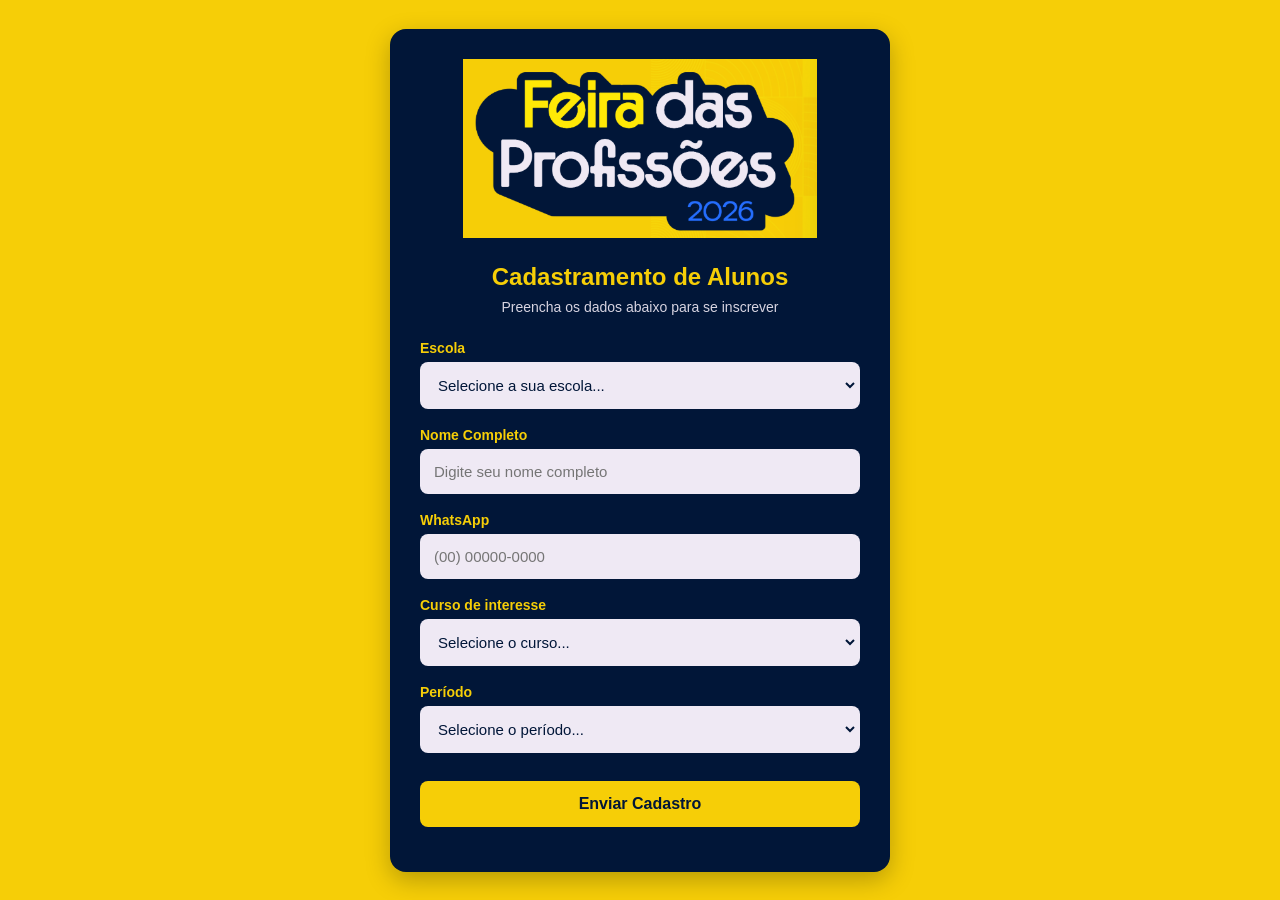
==== index.html @ 67708f34 "add cursos e escolas" ====
<!DOCTYPE html>
<html lang="pt-BR">
<head>
  <meta charset="UTF-8">
  <meta name="viewport" content="width=device-width, initial-scale=1.0">
  <title>Feira das Profissões 2026 - Cadastramento</title>
  <link rel="stylesheet" href="style.css">
</head>
<body>

  <div class="container">
    <div class="logo-header">
      <!-- Imagem do Logo salva na mesma pasta -->
      <img src="logo.png" alt="Feira das Profissões 2026">
    </div>

    <h2>Cadastramento de Alunos</h2>
    <p class="subtitulo">Preencha os dados abaixo para se inscrever</p>

    <form id="formularioAlunos">
      <!-- 1. Escola -->
      <div class="input-group">
        <label for="escola">Escola</label>
        <select id="escola" name="escola" required>
          <option value="" disabled selected>Selecione a sua escola...</option>
          <option value="EE Prof SEVERINO DE QUEIROZ">EE Prof SEVERINO DE QUEIROZ</option>
          <option value="EE PROF EMYGDIO CAMPOS WIDAL">EE PROF EMYGDIO CAMPOS WIDAL</option>
          <option value="EE PROFª NEYDER SUELLY COSTA VIEIRA">EE PROFª NEYDER SUELLY COSTA VIEIRA</option>
          <option value="EE VESPASIANO MARTINS">EE VESPASIANO MARTINS</option>
          <option value="EE PROF ZAURA HIGA">EE PROF ZAURA HIGA</option>
          <option value="FUNLEC">FUNLEC</option>
          <option value="COLEGIO STATUS">COLEGIO STATUS</option>
          <option value="EE DONA CONSUELO MULLER">EE DONA CONSUELO MULLER</option>
          <option value="COLEGIO NOVA ESCOLA">COLEGIO NOVA ESCOLA</option>
          <option value="COLEGIO REFFERENCIAL">COLEGIO REFFERENCIAL</option>
          <option value="NAO CONSTA">NAO CONSTA</option>



        </select>
      </div>

      <!-- 2. Nome Completo -->
      <div class="input-group">
        <label for="nome">Nome Completo</label>
        <input type="text" id="nome" name="nome" placeholder="Digite seu nome completo" required>
      </div>

      <!-- 3. WhatsApp -->
      <div class="input-group">
        <label for="whatsapp">WhatsApp</label>
        <input type="tel" id="whatsapp" name="whatsapp" placeholder="(00) 00000-0000" required>
      </div>

      <!-- 4. Curso de Interesse -->
      <div class="input-group">
        <label for="curso">Curso de interesse</label>
        <select id="curso" name="curso" required>
          <option value="" disabled selected>Selecione o curso...</option>
          <option value="Administração">Administração</option>
          <option value="Arquitetura e Urbanismo">Arquitetura e Urbanismo</option>
          <option value="Biomedicina">Biomedicina</option>
          <option value="Ciências Contábeis">Ciências Contábeis</option>
          <option value="Com Social - Publicidade e Propaganda">Com Social - Publicidade e Propaganda</option>
          <option value="Design de Interiores">Design de Interiores</option>
          <option value="Direito">Direito</option>
          <option value="Educação Física">Educação Física</option>
          <option value="Enfermagem">Enfermagem</option>
          <option value="Engenharia de Software">Engenharia de Software</option>
          <option value="Estética e coméstica">Estética e coméstica</option>
          <option value="Fisioterapia">Fisioterapia</option>
          <option value="Nutrição">Nutrição</option>
          <option value="Psicologia">Psicologia</option>
          <option value="Radiologia">Radiologia</option>
        </select>
      </div>

      <!-- 5. Período -->
      <div class="input-group">
        <label for="periodo">Período</label>
        <select id="periodo" name="periodo" required>
          <option value="" disabled selected>Selecione o período...</option>
          <option value="Matutino">Matutino</option>
          <option value="Noturno">Noturno</option>
        </select>
      </div>

      <button type="submit" id="btnEnviar">Enviar Cadastro</button>
      <div id="status" class="status"></div>
    </form>
  </div>

  <script src="script.js"></script>
</body>
</html>
---- style.css ----
* {
  box-sizing: border-box;
  margin: 0;
  padding: 0;
}

body {
  font-family: 'Segoe UI', Tahoma, Geneva, Verdana, sans-serif;
  background-color: #F6CE07; /* Amarelo vibrante de fundo */
  display: flex;
  justify-content: center;
  align-items: center;
  min-height: 100vh;
  padding: 20px;
}

.container {
  background: #011638; /* Azul escuro no cartão principal */
  color: #EFE9F4;
  padding: 30px;
  border-radius: 16px;
  box-shadow: 0 8px 25px rgba(0, 0, 0, 0.25);
  width: 100%;
  max-width: 500px;
}

.container-busca {
  max-width: 900px; /* Largura estendida para a tabela de busca */
}

.logo-header {
  text-align: center;
  margin-bottom: 20px;
}

.logo-header img {
  max-width: 100%;
  height: auto;
  max-height: 180px;
  object-fit: contain;
}

h2 {
  margin-bottom: 8px;
  color: #F6CE07;
  text-align: center;
  font-size: 24px;
}

p.subtitulo {
  text-align: center;
  color: #EFE9F4;
  font-size: 14px;
  margin-bottom: 25px;
  opacity: 0.9;
}

.input-group {
  margin-bottom: 18px;
}

label {
  display: block;
  margin-bottom: 6px;
  color: #F6CE07;
  font-size: 14px;
  font-weight: 600;
}

input, select {
  width: 100%;
  padding: 12px;
  border: 2px solid transparent;
  border-radius: 8px;
  font-size: 15px;
  outline: none;
  background-color: #EFE9F4;
  color: #011638;
  font-weight: 500;
  transition: border-color 0.2s, background-color 0.2s;
}

input:focus, select:focus {
  border-color: #F6CE07;
  background-color: #ffffff;
}

button {
  width: 100%;
  padding: 14px;
  background-color: #F6CE07;
  color: #011638;
  border: none;
  border-radius: 8px;
  font-size: 16px;
  font-weight: bold;
  cursor: pointer;
  transition: transform 0.1s, background-color 0.2s;
  margin-top: 10px;
}

button:hover {
  background-color: #ffe033;
  transform: translateY(-1px);
}

button:disabled {
  background-color: #8a8a8a;
  color: #cccccc;
  cursor: not-allowed;
  transform: none;
}

.status {
  margin-top: 15px;
  text-align: center;
  font-size: 14px;
  font-weight: 600;
}

/* --- ESTILOS DA PÁGINA DE BUSCA --- */

.busca-box {
  display: flex;
  gap: 10px;
  margin-bottom: 25px;
}

.busca-box input {
  flex: 1;
}

.busca-box button {
  width: auto;
  padding: 12px 24px;
  margin-top: 0;
}

table {
  width: 100%;
  border-collapse: collapse;
  margin-top: 15px;
  background-color: #ffffff;
  color: #011638;
  border-radius: 8px;
  overflow: hidden;
}

th, td {
  padding: 12px;
  text-align: left;
  font-size: 14px;
  border-bottom: 1px solid #e0e0e0;
}

th {
  background-color: #000c20;
  color: #F6CE07;
  font-weight: 700;
}

tr:hover {
  background-color: #f5f5f5;
}

.sem-resultados {
  text-align: center;
  margin-top: 20px;
  color: #F6CE07;
  font-size: 15px;
}

.btn-confirmar {
  background-color: #1E75FF;
  color: #ffffff;
  border: none;
  padding: 8px 14px;
  border-radius: 6px;
  cursor: pointer;
  font-weight: bold;
  font-size: 13px;
  margin-top: 0;
  width: auto;
}

.btn-confirmar:hover {
  background-color: #0056e0;
}

.status-ok {
  color: #28a745;
  font-weight: bold;
}
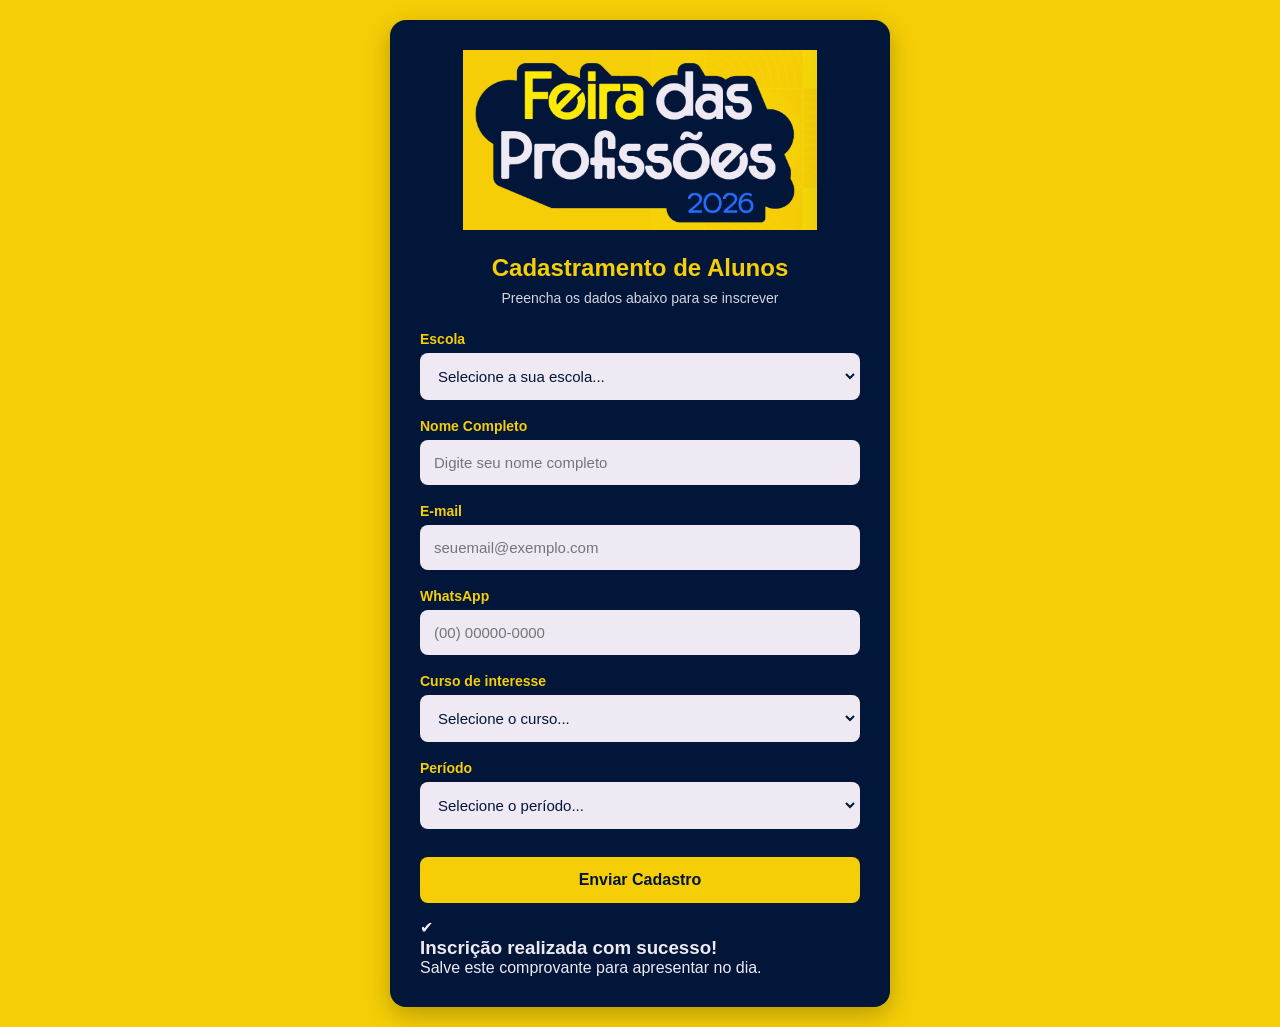
==== commit 5d0a4340: "Add: Validacao de email" ====
--- a/index.html
+++ b/index.html
@@ -10,86 +10,98 @@
 
   <div class="container">
     <div class="logo-header">
-      <!-- Imagem do Logo salva na mesma pasta -->
       <img src="logo.png" alt="Feira das Profissões 2026">
     </div>
 
-    <h2>Cadastramento de Alunos</h2>
-    <p class="subtitulo">Preencha os dados abaixo para se inscrever</p>
+    <!-- ÁREA DO FORMULÁRIO DE INSCRIÇÃO -->
+    <div id="formArea">
+      <h2>Cadastramento de Alunos</h2>
+      <p class="subtitulo">Preencha os dados abaixo para se inscrever</p>
 
-    <form id="formularioAlunos">
-      <!-- 1. Escola -->
-      <div class="input-group">
-        <label for="escola">Escola</label>
-        <select id="escola" name="escola" required>
-          <option value="" disabled selected>Selecione a sua escola...</option>
-          <option value="EE Prof SEVERINO DE QUEIROZ">EE Prof SEVERINO DE QUEIROZ</option>
-          <option value="EE PROF EMYGDIO CAMPOS WIDAL">EE PROF EMYGDIO CAMPOS WIDAL</option>
-          <option value="EE PROFª NEYDER SUELLY COSTA VIEIRA">EE PROFª NEYDER SUELLY COSTA VIEIRA</option>
-          <option value="EE VESPASIANO MARTINS">EE VESPASIANO MARTINS</option>
-          <option value="EE PROF ZAURA HIGA">EE PROF ZAURA HIGA</option>
-          <option value="FUNLEC">FUNLEC</option>
-          <option value="COLEGIO STATUS">COLEGIO STATUS</option>
-          <option value="EE DONA CONSUELO MULLER">EE DONA CONSUELO MULLER</option>
-          <option value="COLEGIO NOVA ESCOLA">COLEGIO NOVA ESCOLA</option>
-          <option value="COLEGIO REFFERENCIAL">COLEGIO REFFERENCIAL</option>
-          <option value="NAO CONSTA">NAO CONSTA</option>
+      <form id="formularioAlunos">
+        <!-- 1. Escola -->
+        <div class="input-group">
+          <label for="escola">Escola</label>
+          <select id="escola" name="escola" required>
+            <option value="" disabled selected>Selecione a sua escola...</option>
+            <option value="EE Prof SEVERINO DE QUEIROZ">EE Prof SEVERINO DE QUEIROZ</option>
+            <option value="EE PROF EMYGDIO CAMPOS WIDAL">EE PROF EMYGDIO CAMPOS WIDAL</option>
+            <option value="EE PROFª NEYDER SUELLY COSTA VIEIRA">EE PROFª NEYDER SUELLY COSTA VIEIRA</option>
+            <option value="EE VESPASIANO MARTINS">EE VESPASIANO MARTINS</option>
+            <option value="EE PROF ZAURA HIGA">EE PROF ZAURA HIGA</option>
+            <option value="FUNLEC">FUNLEC</option>
+            <option value="COLEGIO STATUS">COLEGIO STATUS</option>
+            <option value="EE DONA CONSUELO MULLER">EE DONA CONSUELO MULLER</option>
+            <option value="COLEGIO NOVA ESCOLA">COLEGIO NOVA ESCOLA</option>
+            <option value="COLEGIO REFFERENCIAL">COLEGIO REFFERENCIAL</option>
+            <option value="outra">Outra escola...</option>
+          </select>
+          <input type="text" id="outraEscolaInput" placeholder="Digite o nome da sua escola" style="display: none; margin-top: 10px;">
+        </div>
 
+        <!-- 2. Nome Completo -->
+        <div class="input-group">
+          <label for="nome">Nome Completo</label>
+          <input type="text" id="nome" name="nome" placeholder="Digite seu nome completo" required>
+        </div>
 
+        <!-- 3. E-mail (Para envio do comprovante) -->
+        <div class="input-group">
+          <label for="email">E-mail</label>
+          <input type="email" id="email" name="email" placeholder="seuemail@exemplo.com" required>
+        </div>
 
-        </select>
+        <!-- 4. WhatsApp -->
+        <div class="input-group">
+          <label for="whatsapp">WhatsApp</label>
+          <input type="tel" id="whatsapp" name="whatsapp" placeholder="(00) 00000-0000" maxlength="15" required>
+        </div>
+
+        <!-- 5. Curso de Interesse -->
+        <div class="input-group">
+          <label for="curso">Curso de interesse</label>
+          <select id="curso" name="curso" required>
+            <option value="" disabled selected>Selecione o curso...</option>
+            <option value="Administração">Administração</option>
+            <option value="Arquitetura e Urbanismo">Arquitetura e Urbanismo</option>
+            <option value="Biomedicina">Biomedicina</option>
+            <option value="Ciências Contábeis">Ciências Contábeis</option>
+            <option value="Com Social - Publicidade e Propaganda">Com Social - Publicidade e Propaganda</option>
+            <option value="Design de Interiores">Design de Interiores</option>
+            <option value="Direito">Direito</option>
+            <option value="Educação Física">Educação Física</option>
+            <option value="Enfermagem">Enfermagem</option>
+            <option value="Engenharia de Software">Engenharia de Software</option>
+            <option value="Estética e coméstica">Estética e coméstica</option>
+            <option value="Fisioterapia">Fisioterapia</option>
+            <option value="Nutrição">Nutrição</option>
+            <option value="Psicologia">Psicologia</option>
+            <option value="Radiologia">Radiologia</option>
+          </select>
+        </div>
+
+        <!-- 6. Período -->
+        <div class="input-group">
+          <label for="periodo">Período</label>
+          <select id="periodo" name="periodo" required>
+            <option value="" disabled selected>Selecione o período...</option>
+            <option value="Matutino">Matutino</option>
+            <option value="Noturno">Noturno</option>
+          </select>
+        </div>
+
+        <button type="submit" id="btnEnviar">Enviar Cadastro</button>
+        <div id="status" class="status"></div>
+      </form>
+    </div>
+
+    <!-- TELA DE CONFIRMAÇÃO / COMPROVANTE (EXIBIDA APÓS O ENVIO) -->
+    <div id="comprovanteBox" class="comprovante-box">
+      <div class="icone-sucesso">✔</div>
+      <h3>Inscrição realizada com sucesso!</h3>
+      
+      <div class="alerta-comprovante">
+        Salve este comprovante para apresentar no dia.
       </div>
 
-      <!-- 2. Nome Completo -->
-      <div class="input-group">
-        <label for="nome">Nome Completo</label>
-        <input type="text" id="nome" name="nome" placeholder="Digite seu nome completo" required>
-      </div>
-
-      <!-- 3. WhatsApp -->
-      <div class="input-group">
-        <label for="whatsapp">WhatsApp</label>
-        <input type="tel" id="whatsapp" name="whatsapp" placeholder="(00) 00000-0000" required>
-      </div>
-
-      <!-- 4. Curso de Interesse -->
-      <div class="input-group">
-        <label for="curso">Curso de interesse</label>
-        <select id="curso" name="curso" required>
-          <option value="" disabled selected>Selecione o curso...</option>
-          <option value="Administração">Administração</option>
-          <option value="Arquitetura e Urbanismo">Arquitetura e Urbanismo</option>
-          <option value="Biomedicina">Biomedicina</option>
-          <option value="Ciências Contábeis">Ciências Contábeis</option>
-          <option value="Com Social - Publicidade e Propaganda">Com Social - Publicidade e Propaganda</option>
-          <option value="Design de Interiores">Design de Interiores</option>
-          <option value="Direito">Direito</option>
-          <option value="Educação Física">Educação Física</option>
-          <option value="Enfermagem">Enfermagem</option>
-          <option value="Engenharia de Software">Engenharia de Software</option>
-          <option value="Estética e coméstica">Estética e coméstica</option>
-          <option value="Fisioterapia">Fisioterapia</option>
-          <option value="Nutrição">Nutrição</option>
-          <option value="Psicologia">Psicologia</option>
-          <option value="Radiologia">Radiologia</option>
-        </select>
-      </div>
-
-      <!-- 5. Período -->
-      <div class="input-group">
-        <label for="periodo">Período</label>
-        <select id="periodo" name="periodo" required>
-          <option value="" disabled selected>Selecione o período...</option>
-          <option value="Matutino">Matutino</option>
-          <option value="Noturno">Noturno</option>
-        </select>
-      </div>
-
-      <button type="submit" id="btnEnviar">Enviar Cadastro</button>
-      <div id="status" class="status"></div>
-    </form>
-  </div>
-
-  <script src="script.js"></script>
-</body>
-</html>+      <div class="dados-comprovante">
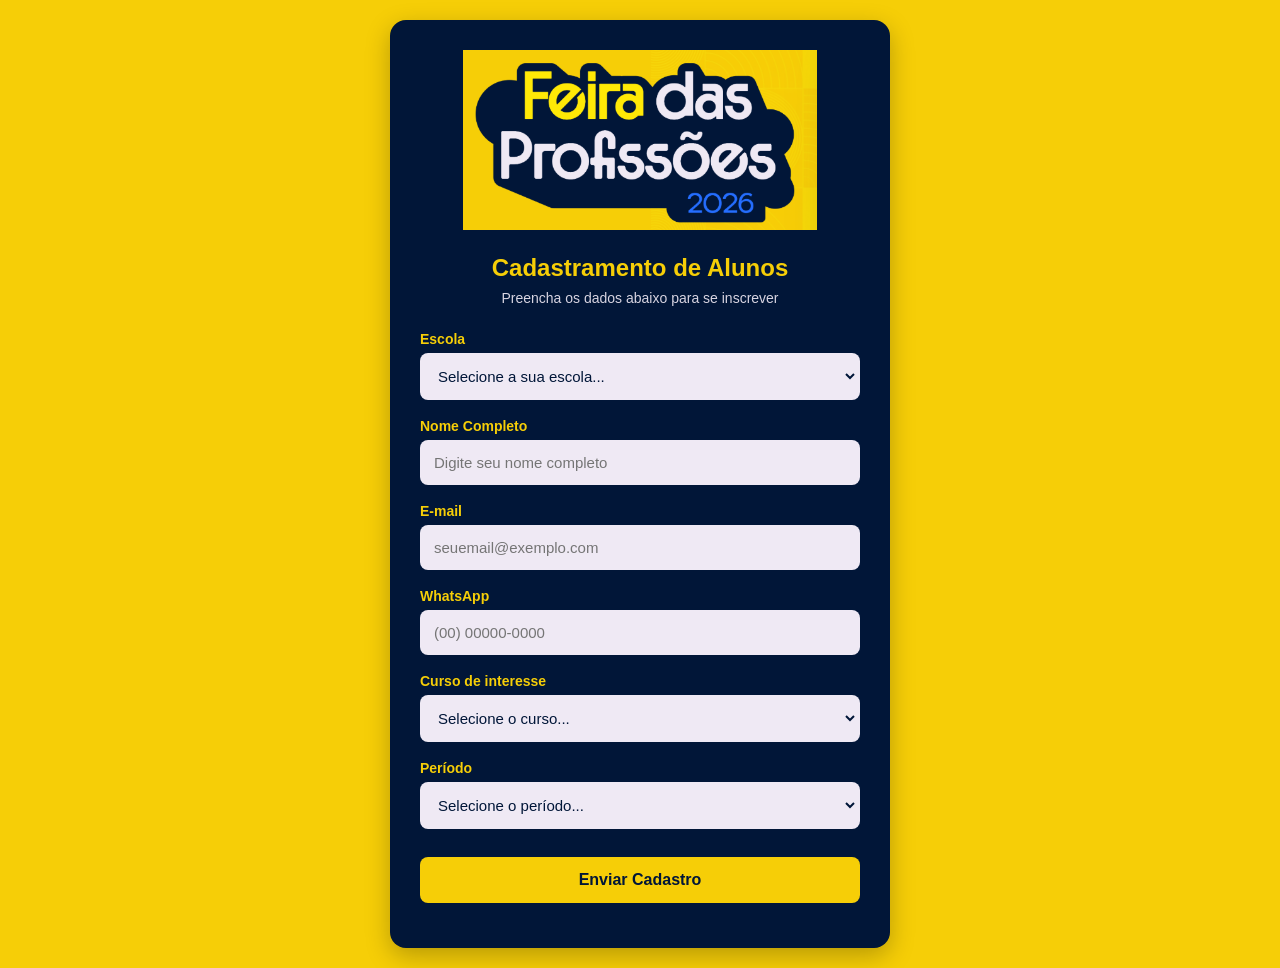
==== commit e5019e8d: "Add: Modal de confirmacao" ====
--- a/index.html
+++ b/index.html
@@ -45,7 +45,7 @@
           <input type="text" id="nome" name="nome" placeholder="Digite seu nome completo" required>
         </div>
 
-        <!-- 3. E-mail (Para envio do comprovante) -->
+        <!-- 3. E-mail -->
         <div class="input-group">
           <label for="email">E-mail</label>
           <input type="email" id="email" name="email" placeholder="seuemail@exemplo.com" required>
@@ -94,9 +94,11 @@
         <div id="status" class="status"></div>
       </form>
     </div>
+  </div>
 
-    <!-- TELA DE CONFIRMAÇÃO / COMPROVANTE (EXIBIDA APÓS O ENVIO) -->
-    <div id="comprovanteBox" class="comprovante-box">
+  <!-- MODAL DE CONFIRMAÇÃO (SOBREPOSTO) -->
+  <div id="modalComprovante" class="modal-overlay" style="display: none;">
+    <div class="modal-content">
       <div class="icone-sucesso">✔</div>
       <h3>Inscrição realizada com sucesso!</h3>
       
@@ -104,4 +106,18 @@
         Salve este comprovante para apresentar no dia.
       </div>
 
-      <div class="dados-comprovante">+      <div class="dados-comprovante">
+        <p><strong>Nome:</strong> <span id="compNome"></span></p>
+        <p><strong>E-mail:</strong> <span id="compEmail"></span></p>
+        <p><strong>Escola:</strong> <span id="compEscola"></span></p>
+        <p><strong>Curso:</strong> <span id="compCurso"></span></p>
+        <p><strong>Período:</strong> <span id="compPeriodo"></span></p>
+      </div>
+
+      <button type="button" class="btn-novo-cadastro" onclick="fecharModal()">Fechar / Novo Cadastro</button>
+    </div>
+  </div>
+
+  <script src="script.js"></script>
+</body>
+</html>
--- a/style.css
+++ b/style.css
@@ -6,7 +6,7 @@
 
 body {
   font-family: 'Segoe UI', Tahoma, Geneva, Verdana, sans-serif;
-  background-color: #F6CE07; /* Amarelo vibrante de fundo */
+  background-color: #F6CE07; /* Amarelo vibrante institucional */
   display: flex;
   justify-content: center;
   align-items: center;
@@ -15,7 +15,7 @@
 }
 
 .container {
-  background: #011638; /* Azul escuro no cartão principal */
+  background: #011638; /* Azul escuro do painel principal */
   color: #EFE9F4;
   padding: 30px;
   border-radius: 16px;
@@ -25,7 +25,7 @@
 }
 
 .container-busca {
-  max-width: 900px; /* Largura estendida para a tabela de busca */
+  max-width: 900px; /* Largura expandida para a página de busca */
 }
 
 .logo-header {
@@ -118,7 +118,9 @@
   font-weight: 600;
 }
 
-/* --- ESTILOS DA PÁGINA DE BUSCA --- */
+/* ==========================================
+   ESTILOS DA PÁGINA DE BUSCA (busca.html)
+   ========================================== */
 
 .busca-box {
   display: flex;
@@ -190,4 +192,91 @@
 .status-ok {
   color: #28a745;
   font-weight: bold;
+}
+
+/* ==========================================
+   MODAL DE CONFIRMAÇÃO (SOBREPOSTO)
+   ========================================== */
+
+.modal-overlay {
+  position: fixed;
+  top: 0;
+  left: 0;
+  width: 100vw;
+  height: 100vh;
+  background-color: rgba(1, 22, 56, 0.85); /* Escurece o fundo */
+  display: flex;
+  justify-content: center;
+  align-items: center;
+  z-index: 1000;
+  padding: 20px;
+}
+
+.modal-content {
+  background: #011638;
+  border: 2px solid #F6CE07;
+  padding: 30px;
+  border-radius: 16px;
+  box-shadow: 0 10px 30px rgba(0, 0, 0, 0.5);
+  width: 100%;
+  max-width: 480px;
+  text-align: center;
+  animation: modalEntrada 0.3s ease-out;
+}
+
+@keyframes modalEntrada {
+  from { transform: scale(0.8); opacity: 0; }
+  to { transform: scale(1); opacity: 1; }
+}
+
+.modal-content .icone-sucesso {
+  font-size: 50px;
+  color: #F6CE07;
+  margin-bottom: 10px;
+}
+
+.modal-content h3 {
+  color: #F6CE07;
+  font-size: 22px;
+  margin-bottom: 15px;
+}
+
+.modal-content .alerta-comprovante {
+  background-color: #F6CE07;
+  color: #011638;
+  padding: 12px;
+  border-radius: 8px;
+  font-weight: bold;
+  font-size: 14px;
+  margin-bottom: 20px;
+}
+
+.modal-content .dados-comprovante {
+  background-color: rgba(239, 233, 244, 0.1);
+  border: 1px solid rgba(246, 206, 7, 0.3);
+  padding: 15px;
+  border-radius: 8px;
+  text-align: left;
+  margin-bottom: 20px;
+}
+
+.modal-content .dados-comprovante p {
+  font-size: 14px;
+  margin-bottom: 8px;
+  color: #EFE9F4;
+}
+
+.modal-content .dados-comprovante strong {
+  color: #F6CE07;
+}
+
+.btn-novo-cadastro {
+  background-color: transparent;
+  border: 2px solid #F6CE07;
+  color: #F6CE07;
+  margin-top: 10px;
+}
+
+.btn-novo-cadastro:hover {
+  background-color: rgba(246, 206, 7, 0.1);
 }
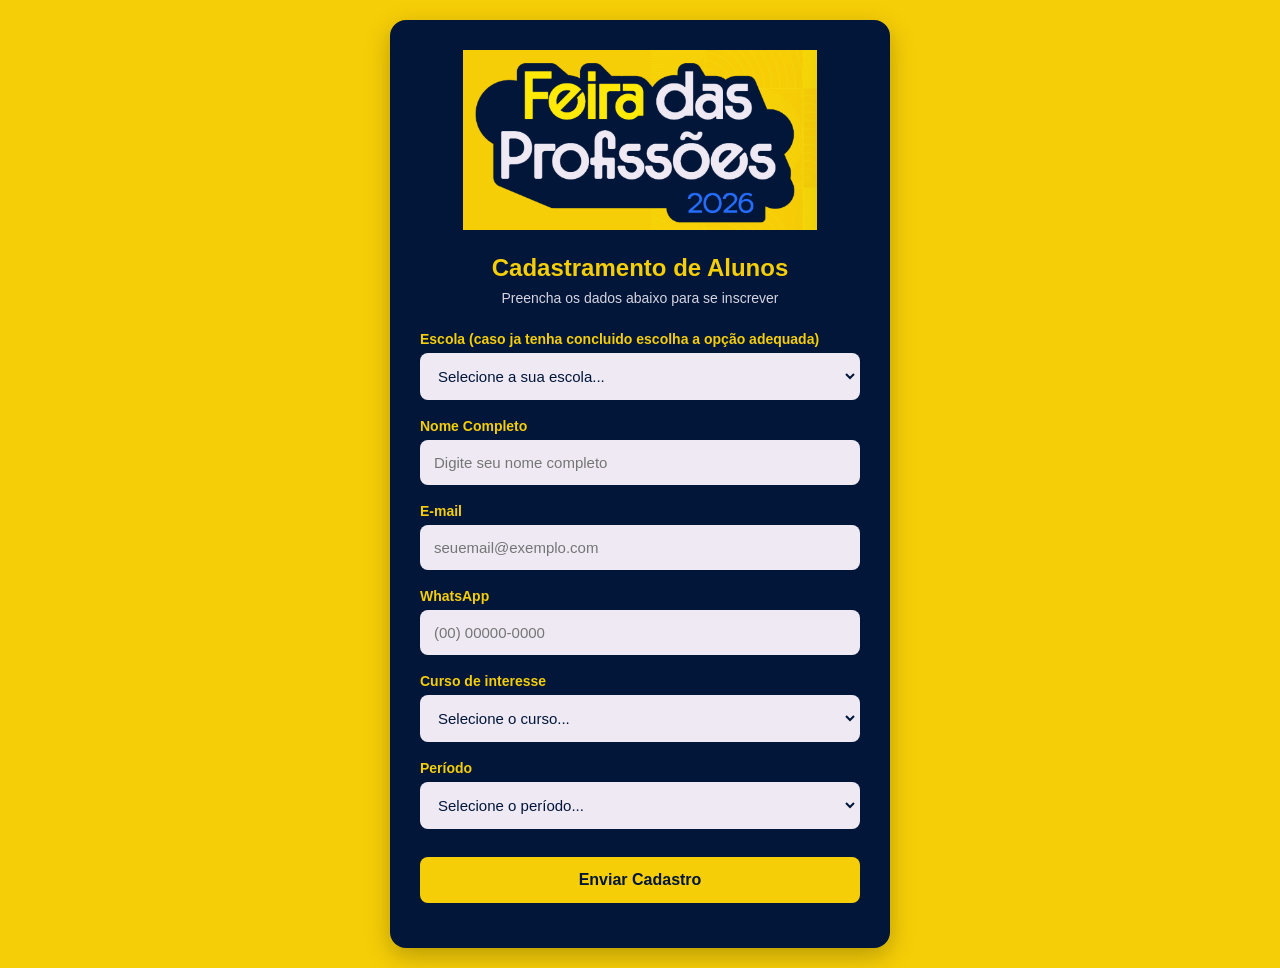
==== commit d8351eea: "fix: Ajuste nas escolas" ====
--- a/index.html
+++ b/index.html
@@ -21,7 +21,7 @@
       <form id="formularioAlunos">
         <!-- 1. Escola -->
         <div class="input-group">
-          <label for="escola">Escola</label>
+          <label for="escola">Escola (caso ja tenha concluido escolha a opção adequada)</label>
           <select id="escola" name="escola" required>
             <option value="" disabled selected>Selecione a sua escola...</option>
             <option value="EE Prof SEVERINO DE QUEIROZ">EE Prof SEVERINO DE QUEIROZ</option>
@@ -34,6 +34,7 @@
             <option value="EE DONA CONSUELO MULLER">EE DONA CONSUELO MULLER</option>
             <option value="COLEGIO NOVA ESCOLA">COLEGIO NOVA ESCOLA</option>
             <option value="COLEGIO REFFERENCIAL">COLEGIO REFFERENCIAL</option>
+            <option value="Nenhuma escola/Já Concluí"> Nenhuma Escola/Já Concluí</option>
             <option value="outra">Outra escola...</option>
           </select>
           <input type="text" id="outraEscolaInput" placeholder="Digite o nome da sua escola" style="display: none; margin-top: 10px;">
@@ -96,23 +97,33 @@
     </div>
   </div>
 
-  <!-- MODAL DE CONFIRMAÇÃO (SOBREPOSTO) -->
+<!-- MODAL DE CONFIRMAÇÃO (SOBREPOSTO COM LAYOUT OFICIAL) -->
   <div id="modalComprovante" class="modal-overlay" style="display: none;">
     <div class="modal-content">
+      <div class="logo-header">
+        <img src="logo.png" alt="Feira das Profissões 2026">
+      </div>
+
       <div class="icone-sucesso">✔</div>
-      <h3>Inscrição realizada com sucesso!</h3>
+      <h3 class="modal-titulo-sucesso">Parabéns! Sua inscrição foi realizada com sucesso!</h3>
       
+      <p class="modal-subtitulo">🎓 Você está confirmado(a) na Feira das Profissões da Unigran Capital!</p>
+      <p class="modal-data">📅 Data: 5 de novembro de 2026.</p>
+
       <div class="alerta-comprovante">
-        Salve este comprovante para apresentar no dia.
+        🎁 Atenção: No dia do evento, apresente o comprovante da sua inscrição e garanta seu brinde especial!
       </div>
 
       <div class="dados-comprovante">
         <p><strong>Nome:</strong> <span id="compNome"></span></p>
         <p><strong>E-mail:</strong> <span id="compEmail"></span></p>
         <p><strong>Escola:</strong> <span id="compEscola"></span></p>
-        <p><strong>Curso:</strong> <span id="compCurso"></span></p>
+        <p><strong>Curso pretendido:</strong> <span id="compCurso"></span></p>
         <p><strong>Período:</strong> <span id="compPeriodo"></span></p>
       </div>
+
+      <p class="modal-mensagem">💙 Esperamos por você para um dia de descobertas, experiências e oportunidades para o seu futuro!</p>
+      <p class="modal-slogan">Unigran Capital – Seu futuro começa aqui!</p>
 
       <button type="button" class="btn-novo-cadastro" onclick="fecharModal()">Fechar / Novo Cadastro</button>
     </div>
--- a/style.css
+++ b/style.css
@@ -193,23 +193,20 @@
   color: #28a745;
   font-weight: bold;
 }
-
-/* ==========================================
-   MODAL DE CONFIRMAÇÃO (SOBREPOSTO)
-   ========================================== */
-
+/* --- MODAL SOBREPOSTO DE CONFIRMAÇÃO --- */
 .modal-overlay {
   position: fixed;
   top: 0;
   left: 0;
   width: 100vw;
   height: 100vh;
-  background-color: rgba(1, 22, 56, 0.85); /* Escurece o fundo */
+  background-color: rgba(1, 22, 56, 0.90);
   display: flex;
   justify-content: center;
   align-items: center;
   z-index: 1000;
   padding: 20px;
+  overflow-y: auto;
 }
 
 .modal-content {
@@ -217,28 +214,49 @@
   border: 2px solid #F6CE07;
   padding: 30px;
   border-radius: 16px;
-  box-shadow: 0 10px 30px rgba(0, 0, 0, 0.5);
-  width: 100%;
-  max-width: 480px;
+  box-shadow: 0 10px 30px rgba(0, 0, 0, 0.6);
+  width: 100%;
+  max-width: 500px;
   text-align: center;
   animation: modalEntrada 0.3s ease-out;
 }
 
 @keyframes modalEntrada {
-  from { transform: scale(0.8); opacity: 0; }
+  from { transform: scale(0.85); opacity: 0; }
   to { transform: scale(1); opacity: 1; }
 }
 
+.modal-content .logo-header img {
+  max-height: 120px;
+  margin-bottom: 10px;
+}
+
 .modal-content .icone-sucesso {
-  font-size: 50px;
-  color: #F6CE07;
-  margin-bottom: 10px;
-}
-
-.modal-content h3 {
-  color: #F6CE07;
-  font-size: 22px;
-  margin-bottom: 15px;
+  font-size: 42px;
+  color: #F6CE07;
+  margin-bottom: 8px;
+}
+
+.modal-titulo-sucesso {
+  color: #F6CE07;
+  font-size: 20px;
+  font-weight: bold;
+  margin-bottom: 12px;
+  line-height: 1.3;
+}
+
+.modal-subtitulo {
+  color: #EFE9F4;
+  font-size: 15px;
+  margin-bottom: 8px;
+  line-height: 1.4;
+}
+
+.modal-data {
+  color: #F6CE07;
+  font-weight: bold;
+  font-size: 15px;
+  margin-bottom: 16px;
 }
 
 .modal-content .alerta-comprovante {
@@ -247,36 +265,56 @@
   padding: 12px;
   border-radius: 8px;
   font-weight: bold;
+  font-size: 13px;
+  margin-bottom: 18px;
+  line-height: 1.4;
+}
+
+.modal-content .dados-comprovante {
+  background-color: rgba(239, 233, 244, 0.08);
+  border: 1px solid rgba(246, 206, 7, 0.35);
+  padding: 15px;
+  border-radius: 8px;
+  text-align: left;
+  margin-bottom: 18px;
+}
+
+.modal-content .dados-comprovante p {
+  font-size: 14px;
+  margin-bottom: 6px;
+  color: #EFE9F4;
+}
+
+.modal-content .dados-comprovante strong {
+  color: #F6CE07;
+}
+
+.modal-mensagem {
+  color: #EFE9F4;
+  font-size: 13px;
+  line-height: 1.4;
+  margin-bottom: 10px;
+}
+
+.modal-slogan {
+  color: #F6CE07;
+  font-weight: bold;
   font-size: 14px;
   margin-bottom: 20px;
-}
-
-.modal-content .dados-comprovante {
-  background-color: rgba(239, 233, 244, 0.1);
-  border: 1px solid rgba(246, 206, 7, 0.3);
-  padding: 15px;
-  border-radius: 8px;
-  text-align: left;
-  margin-bottom: 20px;
-}
-
-.modal-content .dados-comprovante p {
-  font-size: 14px;
-  margin-bottom: 8px;
-  color: #EFE9F4;
-}
-
-.modal-content .dados-comprovante strong {
-  color: #F6CE07;
 }
 
 .btn-novo-cadastro {
   background-color: transparent;
   border: 2px solid #F6CE07;
   color: #F6CE07;
-  margin-top: 10px;
+  width: 100%;
+  padding: 12px;
+  border-radius: 8px;
+  font-weight: bold;
+  cursor: pointer;
+  transition: background-color 0.2s;
 }
 
 .btn-novo-cadastro:hover {
-  background-color: rgba(246, 206, 7, 0.1);
+  background-color: rgba(246, 206, 7, 0.15);
 }
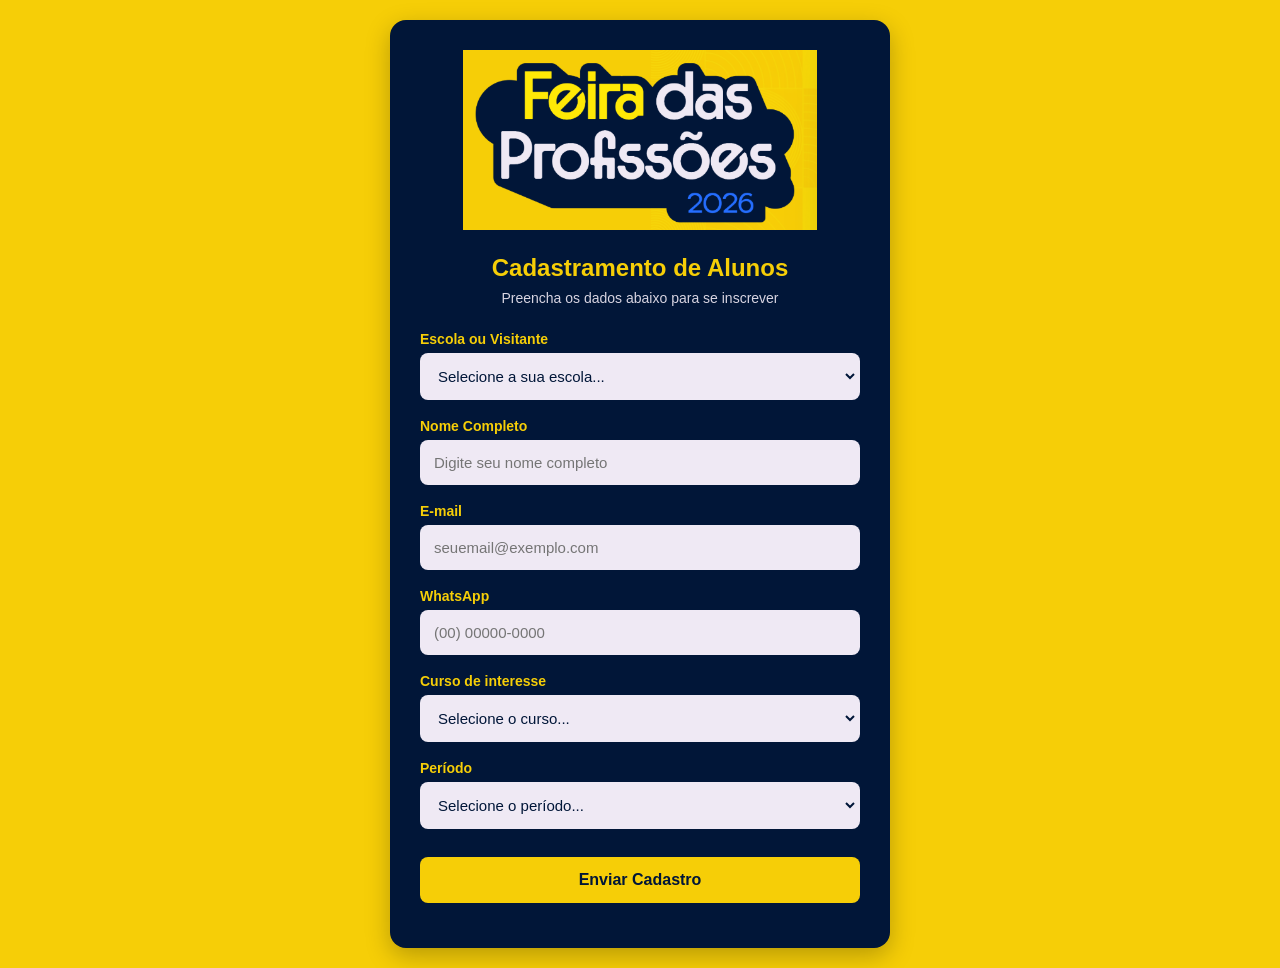
==== commit f8f87ce5: "fix: alterado opcao para visitante" ====
--- a/index.html
+++ b/index.html
@@ -21,7 +21,7 @@
       <form id="formularioAlunos">
         <!-- 1. Escola -->
         <div class="input-group">
-          <label for="escola">Escola (caso ja tenha concluido escolha a opção adequada)</label>
+          <label for="escola">Escola ou Visitante</label>
           <select id="escola" name="escola" required>
             <option value="" disabled selected>Selecione a sua escola...</option>
             <option value="EE Prof SEVERINO DE QUEIROZ">EE Prof SEVERINO DE QUEIROZ</option>
@@ -34,7 +34,7 @@
             <option value="EE DONA CONSUELO MULLER">EE DONA CONSUELO MULLER</option>
             <option value="COLEGIO NOVA ESCOLA">COLEGIO NOVA ESCOLA</option>
             <option value="COLEGIO REFFERENCIAL">COLEGIO REFFERENCIAL</option>
-            <option value="Nenhuma escola/Já Concluí"> Nenhuma Escola/Já Concluí</option>
+            <option value="Visitante"> Visitante</option>
             <option value="outra">Outra escola...</option>
           </select>
           <input type="text" id="outraEscolaInput" placeholder="Digite o nome da sua escola" style="display: none; margin-top: 10px;">
